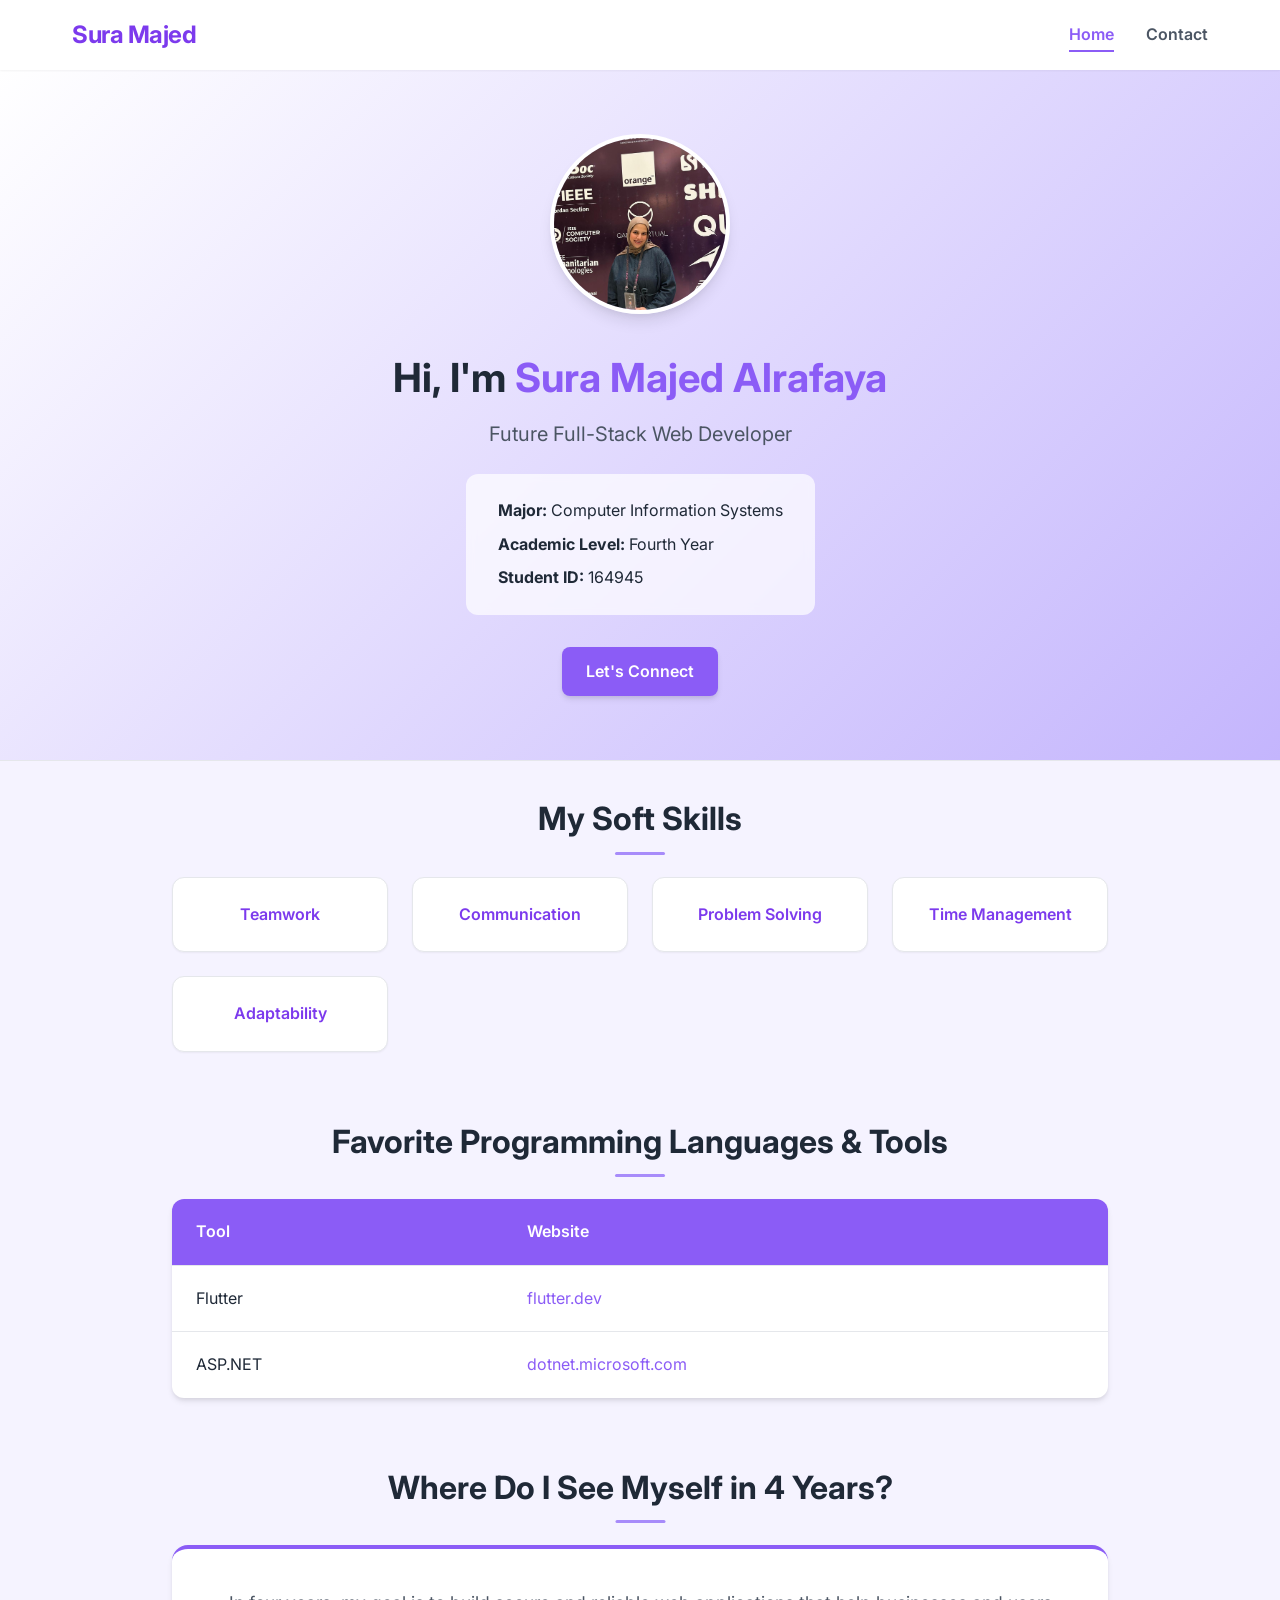
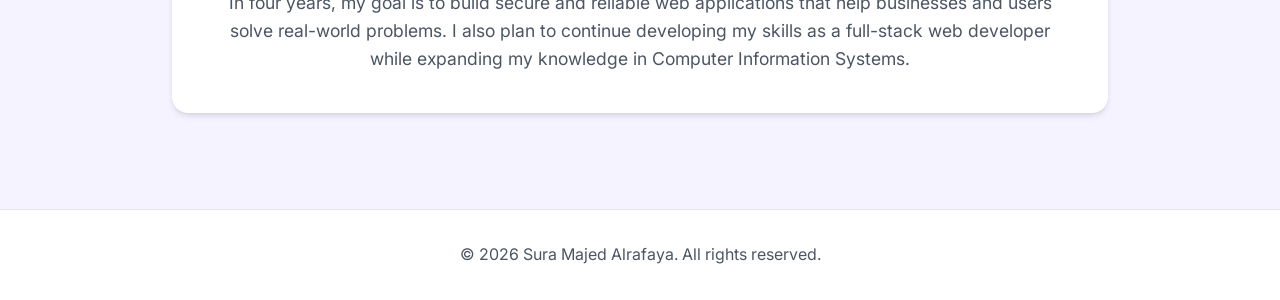
==== index.html @ dcc1e722 "Upload structured portfolio" ====
<!DOCTYPE html>
<html lang="en">

<head>
    <meta charset="UTF-8">
    <meta name="viewport" content="width=device-width, initial-scale=1.0">
    <title>Sura Majed Alrafaya - Portfolio</title>
    <link rel="preconnect" href="https://fonts.googleapis.com">
    <link rel="preconnect" href="https://fonts.gstatic.com" crossorigin>
    <link href="https://fonts.googleapis.com/css2?family=Inter:wght@300;400;600;700&display=swap" rel="stylesheet">
    <link rel="stylesheet" href="assets/css/style.css">
</head>

<body>

    <nav class="navbar">
        <div class="nav-container">
            <a href="index.html" class="logo">Sura Majed</a>
            <ul class="nav-links">
                <li><a href="index.html" class="active">Home</a></li>
                <li><a href="contact.html">Contact</a></li>
            </ul>
        </div>
    </nav>

    <header class="hero">
        <div class="hero-content">
            <img src="assets/img/photo.jpg" alt="Sura Majed Alrafaya" class="profile-img">
            <h1>Hi, I'm <span class="highlight">Sura Majed Alrafaya</span></h1>
            <p class="subtitle">Future Full-Stack Web Developer</p>
            <div class="hero-details">
                <p><strong>Major:</strong> Computer Information Systems</p>
                <p><strong>Academic Level:</strong> Fourth Year</p>
                <p><strong>Student ID:</strong> 164945</p>
            </div>
            <a href="contact.html" class="btn btn-primary">Let's Connect</a>
        </div>
    </header>

    <main class="container">

        <section class="skills-section">
            <h2>My Soft Skills</h2>
            <div class="skills-grid">
                <div class="skill-card">Teamwork</div>
                <div class="skill-card">Communication</div>
                <div class="skill-card">Problem Solving</div>
                <div class="skill-card">Time Management</div>
                <div class="skill-card">Adaptability</div>
            </div>
        </section>

        <section class="technologies-section">
            <h2>Favorite Programming Languages & Tools</h2>
            <div class="tech-table-wrapper">
                <table class="tech-table">
                    <thead>
                        <tr>
                            <th>Tool</th>
                            <th>Website</th>
                        </tr>
                    </thead>
                    <tbody>
                        <tr>
                            <td>Flutter</td>
                            <td><a href="https://flutter.dev" target="_blank" rel="noopener noreferrer">flutter.dev</a>
                            </td>
                        </tr>
                        <tr>
                            <td>ASP.NET</td>
                            <td><a href="https://dotnet.microsoft.com/apps/aspnet" target="_blank"
                                    rel="noopener noreferrer">dotnet.microsoft.com</a></td>
                        </tr>
                    </tbody>
                </table>
            </div>
        </section>

        <section class="future-section">
            <h2>Where Do I See Myself in 4 Years?</h2>
            <div class="future-card">
                <p>
                    In four years, my goal is to build secure and reliable web applications that help businesses and
                    users solve real-world problems.
                    I also plan to continue developing my skills as a full-stack web developer while expanding my
                    knowledge in Computer Information Systems.
                </p>
            </div>
        </section>

    </main>

    <footer>
        <p>&copy; 2026 Sura Majed Alrafaya. All rights reserved.</p>
    </footer>

    <script src="assets/js/main.js"></script>
</body>

</html>
---- assets/css/style.css ----
/* ========================
   VARIABLES & THEME (Light Purple)
   ======================== */
:root {
    --primary-color: #8b5cf6;
    /* Vibrant Purple */
    --primary-light: #a78bfa;
    --primary-dark: #7c3aed;
    --secondary-color: #c4b5fd;
    --background-color: #f5f3ff;
    /* Very light purple background */
    --surface-color: #ffffff;
    --text-main: #1f2937;
    --text-muted: #4b5563;
    --error-color: #ef4444;
    --success-color: #10b981;
    --border-color: #e5e7eb;
    --transition: all 0.3s ease;
    --shadow-sm: 0 1px 2px 0 rgba(0, 0, 0, 0.05);
    --shadow-md: 0 4px 6px -1px rgba(0, 0, 0, 0.1), 0 2px 4px -1px rgba(0, 0, 0, 0.06);
    --shadow-lg: 0 10px 15px -3px rgba(0, 0, 0, 0.1), 0 4px 6px -2px rgba(0, 0, 0, 0.05);
}

/* ========================
   BASE STYLES
   ======================== */
* {
    margin: 0;
    padding: 0;
    box-sizing: border-box;
}

body {
    font-family: 'Inter', sans-serif;
    background-color: var(--background-color);
    color: var(--text-main);
    line-height: 1.6;
    display: flex;
    flex-direction: column;
    min-height: 100vh;
}

h1,
h2,
h3 {
    color: var(--text-main);
    font-weight: 700;
    margin-bottom: 1rem;
}

a {
    color: var(--primary-color);
    text-decoration: none;
    transition: var(--transition);
}

a:hover {
    color: var(--primary-dark);
}

.container {
    max-width: 1000px;
    margin: 0 auto;
    padding: 2rem;
    flex: 1;
}

/* ========================
   COMPONENTS
   ======================== */
.highlight {
    color: var(--primary-color);
}

.btn {
    display: inline-block;
    padding: 0.75rem 1.5rem;
    border-radius: 8px;
    font-weight: 600;
    text-align: center;
    cursor: pointer;
    border: none;
    transition: var(--transition);
    font-size: 1rem;
}

.btn-primary {
    background-color: var(--primary-color);
    color: white;
    box-shadow: var(--shadow-md);
}

.btn-primary:hover {
    background-color: var(--primary-dark);
    color: white;
    transform: translateY(-2px);
    box-shadow: var(--shadow-lg);
}

.btn-block {
    width: 100%;
}

/* ========================
   NAVIGATION
   ======================== */
.navbar {
    background-color: var(--surface-color);
    box-shadow: var(--shadow-sm);
    position: sticky;
    top: 0;
    z-index: 100;
}

.nav-container {
    max-width: 1200px;
    margin: 0 auto;
    padding: 1rem 2rem;
    display: flex;
    justify-content: space-between;
    align-items: center;
}

.logo {
    font-size: 1.5rem;
    font-weight: 700;
    color: var(--primary-dark);
    letter-spacing: -0.5px;
}

.nav-links {
    list-style: none;
    display: flex;
    gap: 2rem;
}

.nav-links a {
    color: var(--text-muted);
    font-weight: 600;
    padding: 0.5rem 0;
    position: relative;
}

.nav-links a:hover,
.nav-links a.active {
    color: var(--primary-color);
}

.nav-links a::after {
    content: '';
    position: absolute;
    bottom: 0;
    left: 0;
    width: 0%;
    height: 2px;
    background-color: var(--primary-color);
    transition: var(--transition);
}

.nav-links a:hover::after,
.nav-links a.active::after {
    width: 100%;
}

/* ========================
   HERO SECTION
   ======================== */
.hero {
    background: linear-gradient(135deg, var(--surface-color) 0%, var(--secondary-color) 100%);
    padding: 4rem 2rem;
    text-align: center;
    border-bottom: 1px solid var(--border-color);
}

.hero-content {
    max-width: 800px;
    margin: 0 auto;
}

.profile-img {
    width: 180px;
    height: 180px;
    object-fit: cover;
    border-radius: 50%;
    border: 4px solid white;
    box-shadow: var(--shadow-lg);
    margin-bottom: 1.5rem;
    transition: var(--transition);
}

.profile-img:hover {
    transform: scale(1.05);
}

.hero h1 {
    font-size: 2.5rem;
    margin-bottom: 0.5rem;
}

.subtitle {
    font-size: 1.25rem;
    color: var(--text-muted);
    margin-bottom: 1.5rem;
}

.hero-details {
    background: rgba(255, 255, 255, 0.7);
    padding: 1.5rem 2rem;
    border-radius: 12px;
    display: block;
    width: fit-content;
    margin: 0 auto 2rem auto;
    text-align: left;
    backdrop-filter: blur(5px);
}

.hero-details p {
    margin-bottom: 0.5rem;
}

.hero-details p:last-child {
    margin-bottom: 0;
}

/* ========================
   SECTIONS & GRIDS
   ======================== */
section {
    margin-bottom: 4rem;
}

section h2 {
    text-align: center;
    font-size: 2rem;
    margin-bottom: 2rem;
    position: relative;
    display: inline-block;
    left: 50%;
    transform: translateX(-50%);
}

section h2::after {
    content: '';
    position: absolute;
    bottom: -10px;
    left: 50%;
    transform: translateX(-50%);
    width: 50px;
    height: 3px;
    background-color: var(--primary-light);
    border-radius: 4px;
}

.skills-grid {
    display: grid;
    grid-template-columns: repeat(auto-fit, minmax(180px, 1fr));
    gap: 1.5rem;
}

.skill-card {
    background-color: var(--surface-color);
    padding: 1.5rem;
    border-radius: 12px;
    text-align: center;
    font-weight: 600;
    color: var(--primary-dark);
    box-shadow: var(--shadow-sm);
    transition: var(--transition);
    border: 1px solid var(--border-color);
}

.skill-card:hover {
    transform: translateY(-5px);
    box-shadow: var(--shadow-md);
    background-color: var(--primary-color);
    color: white;
}

.future-card {
    background-color: var(--surface-color);
    padding: 2.5rem;
    border-radius: 16px;
    box-shadow: var(--shadow-md);
    text-align: center;
    border-top: 4px solid var(--primary-color);
    font-size: 1.1rem;
    color: var(--text-muted);
}

/* ========================
   TABLE
   ======================== */
.tech-table-wrapper {
    overflow-x: auto;
    background: var(--surface-color);
    border-radius: 12px;
    box-shadow: var(--shadow-md);
}

.tech-table {
    width: 100%;
    border-collapse: collapse;
    text-align: left;
}

.tech-table th,
.tech-table td {
    padding: 1.25rem 1.5rem;
    border-bottom: 1px solid var(--border-color);
}

.tech-table th {
    background-color: var(--primary-color);
    color: white;
    font-weight: 600;
}

.tech-table tr:last-child td {
    border-bottom: none;
}

.tech-table tbody tr {
    transition: var(--transition);
}

.tech-table tbody tr:hover {
    background-color: var(--background-color);
}

/* ========================
   CONTACT FORM
   ======================== */
.contact-section {
    max-width: 600px;
    margin: 0 auto;
}

.contact-header {
    text-align: center;
    margin-bottom: 3rem;
}

.contact-header p {
    color: var(--text-muted);
    font-size: 1.1rem;
}

.form-wrapper {
    background: var(--surface-color);
    padding: 2.5rem;
    border-radius: 16px;
    box-shadow: var(--shadow-lg);
}

.form-group {
    margin-bottom: 1.5rem;
}

.form-group label {
    display: block;
    margin-bottom: 0.5rem;
    font-weight: 600;
    color: var(--text-main);
}

.form-group input,
.form-group textarea {
    width: 100%;
    padding: 0.875rem 1rem;
    border: 1px solid var(--border-color);
    border-radius: 8px;
    font-family: inherit;
    font-size: 1rem;
    background-color: #fdfcff;
    transition: var(--transition);
}

.form-group input:focus,
.form-group textarea:focus {
    outline: none;
    border-color: var(--primary-color);
    box-shadow: 0 0 0 3px rgba(139, 92, 246, 0.2);
    background-color: white;
}

.error-text {
    color: var(--error-color);
    font-size: 0.875rem;
    margin-top: 0.25rem;
    display: none;
}

.form-group.error input,
.form-group.error textarea {
    border-color: var(--error-color);
}

.form-group.error .error-text {
    display: block;
}

.success-message {
    display: none;
    background-color: #d1fae5;
    color: #065f46;
    padding: 1rem;
    border-radius: 8px;
    text-align: center;
    margin-top: 1.5rem;
    font-weight: 600;
}

/* ========================
   FOOTER
   ======================== */
footer {
    background-color: var(--surface-color);
    text-align: center;
    padding: 2rem;
    border-top: 1px solid var(--border-color);
    color: var(--text-muted);
    margin-top: auto;
}

/* ========================
   RESPONSIVE DESIGN
   ======================== */
@media (max-width: 768px) {
    .nav-container {
        flex-direction: column;
        gap: 1rem;
    }

    .hero {
        padding: 3rem 1rem;
    }

    .hero h1 {
        font-size: 2rem;
    }

    .container {
        padding: 1rem;
    }

    .tech-table th,
    .tech-table td {
        padding: 1rem;
    }

    .form-wrapper {
        padding: 1.5rem;
    }
}
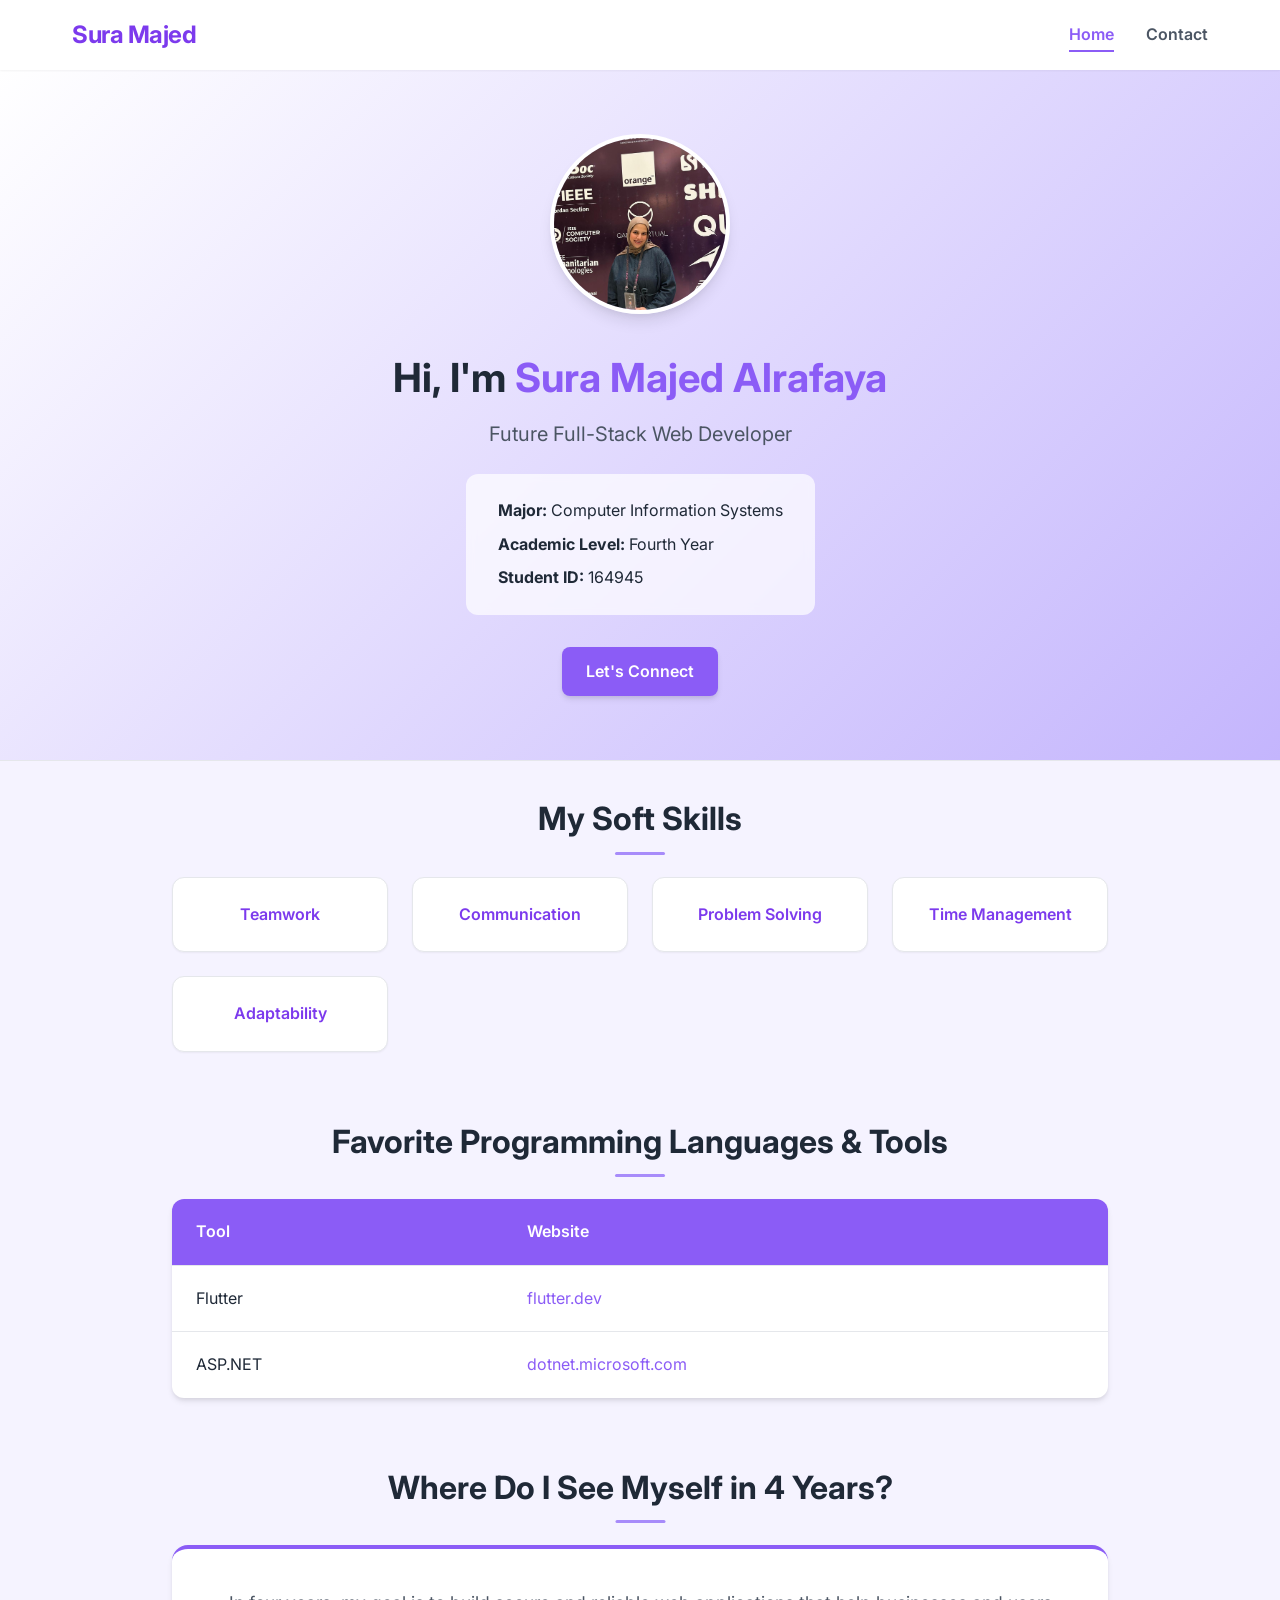
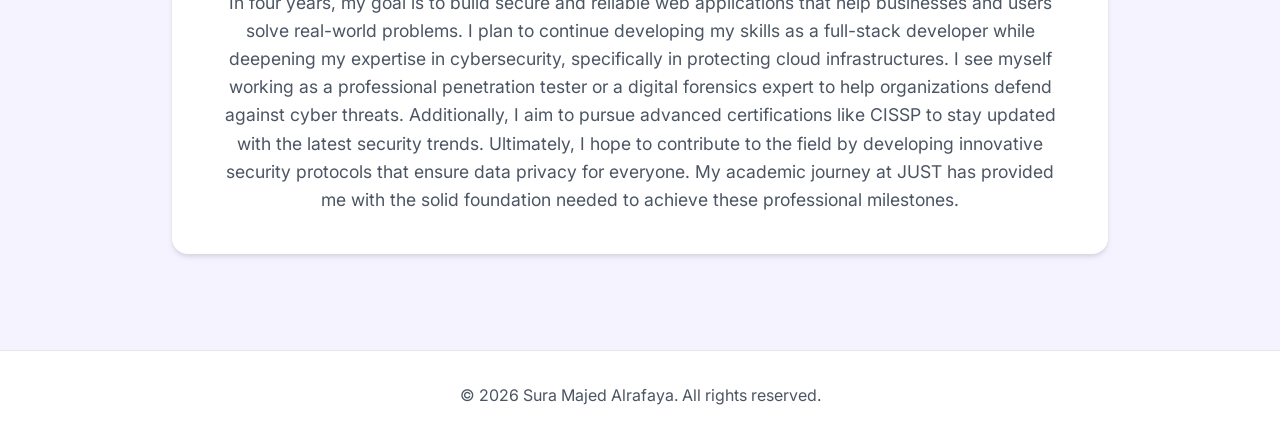
==== commit 3f71081f: "Update index.html" ====
--- a/index.html
+++ b/index.html
@@ -77,14 +77,17 @@
         </section>
 
         <section class="future-section">
-            <h2>Where Do I See Myself in 4 Years?</h2>
-            <div class="future-card">
-                <p>
-                    In four years, my goal is to build secure and reliable web applications that help businesses and
-                    users solve real-world problems.
-                    I also plan to continue developing my skills as a full-stack web developer while expanding my
-                    knowledge in Computer Information Systems.
-                </p>
+           <h2>Where Do I See Myself in 4 Years?</h2>
+<div class="future-card">
+    <p>
+        In four years, my goal is to build secure and reliable web applications that help businesses and users solve real-world problems. 
+        I plan to continue developing my skills as a full-stack developer while deepening my expertise in cybersecurity, specifically in protecting cloud infrastructures. 
+        I see myself working as a professional penetration tester or a digital forensics expert to help organizations defend against cyber threats. 
+        Additionally, I aim to pursue advanced certifications like CISSP to stay updated with the latest security trends. 
+        Ultimately, I hope to contribute to the field by developing innovative security protocols that ensure data privacy for everyone. 
+        My academic journey at JUST has provided me with the solid foundation needed to achieve these professional milestones.
+    </p>
+
             </div>
         </section>
 
@@ -97,4 +100,4 @@
     <script src="assets/js/main.js"></script>
 </body>
 
-</html>+</html>
